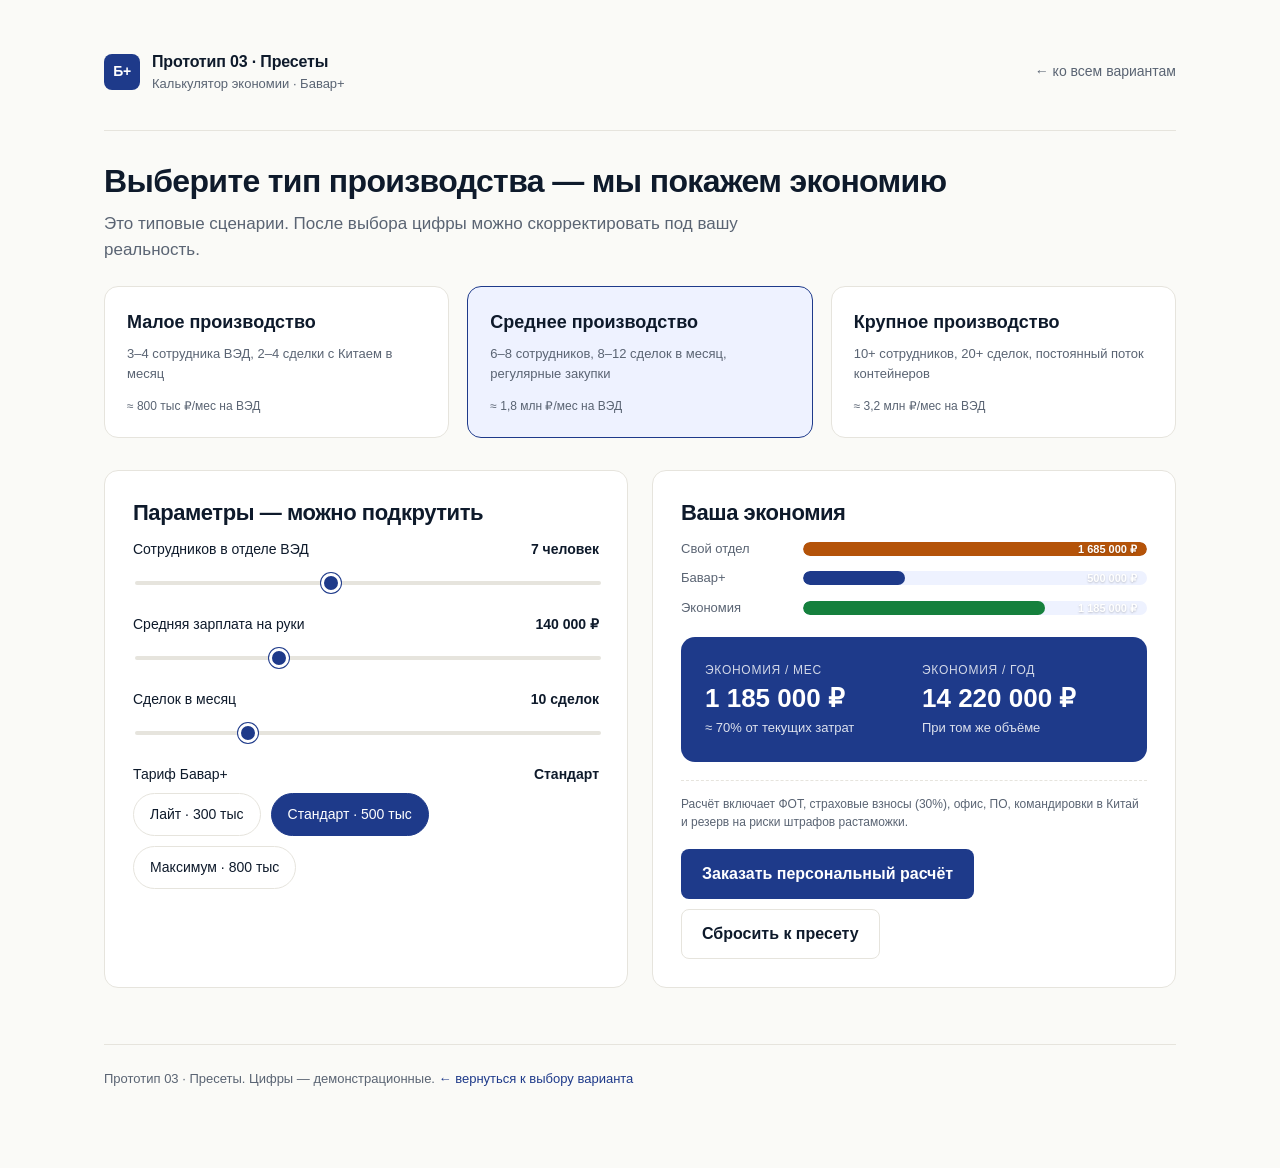
==== prototype-3.html @ ab504769 "Initial: 4 calculator prototypes for Бавар+ landing Prototypes for block 7 'Калькулятор экономии': -" ====
<!doctype html>
<html lang="ru">
<head>
<meta charset="utf-8">
<meta name="viewport" content="width=device-width, initial-scale=1">
<title>03 · Пресеты — Калькулятор Бавар+</title>
<link rel="stylesheet" href="assets/styles.css">
</head>
<body>
<div class="container">
  <header class="topbar">
    <div class="brand">
      <div class="brand-mark">Б+</div>
      <div>
        <div class="brand-name">Прототип 03 · Пресеты</div>
        <div class="brand-sub">Калькулятор экономии · Бавар+</div>
      </div>
    </div>
    <a class="nav-back" href="index.html">← ко всем вариантам</a>
  </header>

  <section style="margin-bottom:24px">
    <h1>Выберите тип производства — мы покажем экономию</h1>
    <p class="lead">Это типовые сценарии. После выбора цифры можно скорректировать под вашу реальность.</p>
  </section>

  <div class="cards" style="margin-bottom:32px">
    <div class="preset-card" data-preset="small">
      <div class="title">Малое производство</div>
      <div class="desc">3–4 сотрудника ВЭД, 2–4 сделки с Китаем в месяц</div>
      <div class="meta">≈ 800 тыс ₽/мес на ВЭД</div>
    </div>
    <div class="preset-card active" data-preset="medium">
      <div class="title">Среднее производство</div>
      <div class="desc">6–8 сотрудников, 8–12 сделок в месяц, регулярные закупки</div>
      <div class="meta">≈ 1,8 млн ₽/мес на ВЭД</div>
    </div>
    <div class="preset-card" data-preset="large">
      <div class="title">Крупное производство</div>
      <div class="desc">10+ сотрудников, 20+ сделок, постоянный поток контейнеров</div>
      <div class="meta">≈ 3,2 млн ₽/мес на ВЭД</div>
    </div>
  </div>

  <div class="grid-2">

    <div class="panel">
      <h2>Параметры — можно подкрутить</h2>

      <label class="field">
        <div class="lbl"><span>Сотрудников в отделе ВЭД</span><span id="lbl-staff">7 чел.</span></div>
        <input type="range" id="staff" min="2" max="14" value="7" step="1">
      </label>

      <label class="field">
        <div class="lbl"><span>Средняя зарплата на руки</span><span id="lbl-salary">140 000 ₽</span></div>
        <input type="range" id="salary" min="80000" max="280000" value="140000" step="5000">
      </label>

      <label class="field">
        <div class="lbl"><span>Сделок в месяц</span><span id="lbl-deals">10 сделок</span></div>
        <input type="range" id="deals" min="1" max="40" value="10" step="1">
      </label>

      <label class="field">
        <div class="lbl"><span>Тариф Бавар+</span><span id="lbl-tariff">Стандарт</span></div>
        <div class="chip-row" id="tariff-row">
          <button class="chip" data-tariff="light">Лайт · 300 тыс</button>
          <button class="chip active" data-tariff="standard">Стандарт · 500 тыс</button>
          <button class="chip" data-tariff="premium">Максимум · 800 тыс</button>
        </div>
      </label>
    </div>

    <div class="panel">
      <h2>Ваша экономия</h2>

      <div class="bar-compare">
        <div class="name">Свой отдел</div>
        <div class="bar cost" id="bar-inhouse"><div class="fill"></div><div class="val" id="val-inhouse">0 ₽</div></div>
      </div>
      <div class="bar-compare">
        <div class="name">Бавар+</div>
        <div class="bar" id="bar-bavar"><div class="fill"></div><div class="val" id="val-bavar">0 ₽</div></div>
      </div>
      <div class="bar-compare">
        <div class="name">Экономия</div>
        <div class="bar savings" id="bar-savings"><div class="fill"></div><div class="val" id="val-savings">0 ₽</div></div>
      </div>

      <div class="summary" style="margin-top:20px">
        <div>
          <div class="label">Экономия / мес</div>
          <div class="value" id="sum-monthly">—</div>
          <div class="sub" id="sum-share">—</div>
        </div>
        <div>
          <div class="label">Экономия / год</div>
          <div class="value" id="sum-yearly">—</div>
          <div class="sub">При том же объёме</div>
        </div>
      </div>

      <p class="muted-note">Расчёт включает ФОТ, страховые взносы (30%), офис, ПО, командировки в Китай и резерв на риски штрафов растаможки.</p>

      <div style="margin-top:18px; display:flex; gap:10px; flex-wrap:wrap">
        <button class="btn">Заказать персональный расчёт</button>
        <button class="btn ghost" id="btn-reset">Сбросить к пресету</button>
      </div>
    </div>

  </div>

  <footer class="footer">
    Прототип 03 · Пресеты. Цифры — демонстрационные.
    <a href="index.html">← вернуться к выбору варианта</a>
  </footer>
</div>

<script src="assets/format.js"></script>
<script>
const PRESETS = {
  small:  { staff: 4,  salary: 120000, deals: 3,  tariff: 'light' },
  medium: { staff: 7,  salary: 140000, deals: 10, tariff: 'standard' },
  large:  { staff: 11, salary: 170000, deals: 22, tariff: 'premium' },
};
const TARIFF_NAMES = { light: 'Лайт', standard: 'Стандарт', premium: 'Максимум' };

let activePreset = 'medium';
let activeTariff = 'standard';

const els = {
  staff: document.getElementById('staff'),
  salary: document.getElementById('salary'),
  deals: document.getElementById('deals'),
  lblStaff: document.getElementById('lbl-staff'),
  lblSalary: document.getElementById('lbl-salary'),
  lblDeals: document.getElementById('lbl-deals'),
  lblTariff: document.getElementById('lbl-tariff'),
  valInhouse: document.getElementById('val-inhouse'),
  valBavar: document.getElementById('val-bavar'),
  valSavings: document.getElementById('val-savings'),
  fillInhouse: document.querySelector('#bar-inhouse .fill'),
  fillBavar: document.querySelector('#bar-bavar .fill'),
  fillSavings: document.querySelector('#bar-savings .fill'),
  sumMonthly: document.getElementById('sum-monthly'),
  sumYearly: document.getElementById('sum-yearly'),
  sumShare: document.getElementById('sum-share'),
};

function applyPreset(key) {
  const p = PRESETS[key];
  activePreset = key;
  els.staff.value = p.staff;
  els.salary.value = p.salary;
  els.deals.value = p.deals;
  activeTariff = p.tariff;
  document.querySelectorAll('.preset-card').forEach(c => c.classList.toggle('active', c.dataset.preset === key));
  document.querySelectorAll('#tariff-row .chip').forEach(c => c.classList.toggle('active', c.dataset.tariff === p.tariff));
  compute();
}

function compute() {
  const staff = +els.staff.value;
  const salary = +els.salary.value;
  const deals = +els.deals.value;

  const fot = staff * salary;
  const taxes = fot * 0.30;
  const office = staff * 8000;
  const software = 35000;
  const travel = deals * 22000;
  const risk = deals * 10000;
  const inhouse = fot + taxes + office + software + travel + risk;

  const bavar = BAVAR_TARIFFS[activeTariff].price;
  const savings = Math.max(0, inhouse - bavar);
  const share = inhouse > 0 ? Math.round(savings / inhouse * 100) : 0;

  els.lblStaff.textContent = `${staff} ${plural(staff, ['человек','человека','человек'])}`;
  els.lblSalary.textContent = fmtRub(salary);
  els.lblDeals.textContent = `${deals} ${plural(deals, ['сделка','сделки','сделок'])}`;
  els.lblTariff.textContent = TARIFF_NAMES[activeTariff];

  const max = inhouse || 1;
  els.fillInhouse.style.width = '100%';
  els.fillBavar.style.width = (bavar / max * 100) + '%';
  els.fillSavings.style.width = (savings / max * 100) + '%';

  els.valInhouse.textContent = fmtRub(inhouse);
  els.valBavar.textContent = fmtRub(bavar);
  els.valSavings.textContent = fmtRub(savings);

  els.sumMonthly.textContent = fmtRub(savings);
  els.sumYearly.textContent = fmtRub(savings * 12);
  els.sumShare.textContent = `≈ ${share}% от текущих затрат`;
}

['staff','salary','deals'].forEach(k => els[k].addEventListener('input', compute));

document.querySelectorAll('.preset-card').forEach(card => {
  card.addEventListener('click', () => applyPreset(card.dataset.preset));
});

document.querySelectorAll('#tariff-row .chip').forEach(chip => {
  chip.addEventListener('click', () => {
    activeTariff = chip.dataset.tariff;
    document.querySelectorAll('#tariff-row .chip').forEach(c => c.classList.toggle('active', c === chip));
    compute();
  });
});

document.getElementById('btn-reset').addEventListener('click', () => applyPreset(activePreset));

applyPreset('medium');
</script>
</body>
</html>
---- assets/styles.css ----
:root {
  --bg: #fafaf7;
  --surface: #ffffff;
  --border: #e6e4dd;
  --text: #0e1a2b;
  --text-muted: #5a6473;
  --accent: #1e3a8a;
  --accent-soft: #eef2ff;
  --savings: #15803d;
  --savings-soft: #f0fdf4;
  --cost: #b45309;
  --cost-soft: #fffbeb;
  --radius: 14px;
  --radius-sm: 8px;
  --shadow: 0 1px 2px rgba(14,26,43,.04), 0 4px 24px rgba(14,26,43,.05);
  --font: 'Inter', -apple-system, BlinkMacSystemFont, 'Segoe UI', Roboto, Helvetica, Arial, sans-serif;
}

* { box-sizing: border-box; }

html, body {
  margin: 0;
  padding: 0;
  background: var(--bg);
  color: var(--text);
  font-family: var(--font);
  font-size: 16px;
  line-height: 1.5;
  -webkit-font-smoothing: antialiased;
}

a { color: var(--accent); text-decoration: none; }
a:hover { text-decoration: underline; }

.container {
  max-width: 1120px;
  margin: 0 auto;
  padding: 32px 24px 80px;
}

.topbar {
  display: flex;
  align-items: center;
  justify-content: space-between;
  gap: 16px;
  padding: 18px 0 36px;
  border-bottom: 1px solid var(--border);
  margin-bottom: 32px;
}

.brand {
  display: flex;
  align-items: center;
  gap: 12px;
}
.brand-mark {
  width: 36px; height: 36px;
  border-radius: 8px;
  background: var(--accent);
  color: #fff;
  display: grid;
  place-items: center;
  font-weight: 700;
  font-size: 14px;
  letter-spacing: -.02em;
}
.brand-name { font-weight: 600; letter-spacing: -.01em; }
.brand-sub { color: var(--text-muted); font-size: 13px; }

.nav-back {
  font-size: 14px;
  color: var(--text-muted);
}

h1, h2, h3 { letter-spacing: -.02em; margin: 0 0 12px; }
h1 { font-size: 32px; line-height: 1.15; }
h2 { font-size: 22px; line-height: 1.25; }
h3 { font-size: 16px; line-height: 1.3; }
p { margin: 0 0 12px; color: var(--text-muted); }

.lead { font-size: 17px; color: var(--text-muted); max-width: 680px; }

.section-title {
  display: flex;
  align-items: baseline;
  gap: 12px;
  margin: 40px 0 16px;
}
.section-title .tag {
  font-size: 12px;
  color: var(--text-muted);
  text-transform: uppercase;
  letter-spacing: .08em;
}

.cards {
  display: grid;
  grid-template-columns: repeat(auto-fit, minmax(260px, 1fr));
  gap: 18px;
}

.card {
  background: var(--surface);
  border: 1px solid var(--border);
  border-radius: var(--radius);
  padding: 22px;
  transition: transform .12s ease, box-shadow .2s ease, border-color .2s ease;
  display: flex;
  flex-direction: column;
  gap: 10px;
}
.card.link { cursor: pointer; }
.card.link:hover {
  transform: translateY(-2px);
  box-shadow: var(--shadow);
  border-color: #d1cfc6;
  text-decoration: none;
}
.card .num {
  font-size: 12px;
  color: var(--text-muted);
  letter-spacing: .08em;
  text-transform: uppercase;
}
.card .title { font-size: 18px; font-weight: 600; color: var(--text); }
.card .desc { font-size: 14px; color: var(--text-muted); margin: 0; }
.card .meta {
  margin-top: auto;
  font-size: 13px;
  color: var(--accent);
  display: flex;
  align-items: center;
  gap: 6px;
}

.panel {
  background: var(--surface);
  border: 1px solid var(--border);
  border-radius: var(--radius);
  padding: 28px;
}

.grid-2 {
  display: grid;
  grid-template-columns: 1fr 1fr;
  gap: 24px;
}
@media (max-width: 820px) {
  .grid-2 { grid-template-columns: 1fr; }
}

.row { display: flex; align-items: center; gap: 12px; }
.row.between { justify-content: space-between; }
.row.wrap { flex-wrap: wrap; }

label.field {
  display: block;
  margin-bottom: 22px;
}
label.field .lbl {
  display: flex;
  justify-content: space-between;
  align-items: baseline;
  margin-bottom: 8px;
  font-size: 14px;
}
label.field .lbl span:last-child {
  font-weight: 600;
  color: var(--text);
  font-variant-numeric: tabular-nums;
}
label.field .hint { font-size: 12px; color: var(--text-muted); margin-top: 6px; }

input[type=range] {
  -webkit-appearance: none;
  width: 100%;
  height: 4px;
  background: var(--border);
  border-radius: 2px;
  outline: none;
}
input[type=range]::-webkit-slider-thumb {
  -webkit-appearance: none;
  width: 20px; height: 20px;
  border-radius: 50%;
  background: var(--accent);
  cursor: pointer;
  border: 3px solid #fff;
  box-shadow: 0 0 0 1px var(--accent);
}
input[type=range]::-moz-range-thumb {
  width: 20px; height: 20px;
  border-radius: 50%;
  background: var(--accent);
  cursor: pointer;
  border: 3px solid #fff;
  box-shadow: 0 0 0 1px var(--accent);
}

input[type=number], input[type=text], select {
  width: 100%;
  padding: 10px 12px;
  border: 1px solid var(--border);
  border-radius: var(--radius-sm);
  font: inherit;
  background: #fff;
  color: var(--text);
}
input:focus, select:focus { outline: 2px solid var(--accent-soft); border-color: var(--accent); }

.stat {
  display: flex;
  flex-direction: column;
  gap: 4px;
  padding: 16px;
  border-radius: var(--radius-sm);
  background: #fff;
  border: 1px solid var(--border);
}
.stat .label { font-size: 12px; color: var(--text-muted); text-transform: uppercase; letter-spacing: .06em; }
.stat .value { font-size: 22px; font-weight: 600; font-variant-numeric: tabular-nums; }
.stat .sub { font-size: 12px; color: var(--text-muted); }
.stat.cost { background: var(--cost-soft); border-color: #f3e5b8; }
.stat.cost .value { color: var(--cost); }
.stat.savings { background: var(--savings-soft); border-color: #c7ebcf; }
.stat.savings .value { color: var(--savings); }

.bar-compare {
  display: grid;
  grid-template-columns: 110px 1fr;
  align-items: center;
  gap: 12px;
  margin: 10px 0;
}
.bar-compare .name { font-size: 13px; color: var(--text-muted); }
.bar-compare .bar {
  height: 14px;
  background: var(--accent-soft);
  border-radius: 8px;
  position: relative;
  overflow: hidden;
}
.bar-compare .bar .fill {
  height: 100%;
  background: var(--accent);
  border-radius: 8px;
  width: 0;
  transition: width .4s ease;
}
.bar-compare .bar.cost .fill { background: var(--cost); }
.bar-compare .bar.savings .fill { background: var(--savings); }
.bar-compare .val {
  position: absolute;
  right: 10px;
  top: 50%;
  transform: translateY(-50%);
  font-size: 11px;
  color: #fff;
  font-variant-numeric: tabular-nums;
  font-weight: 600;
  white-space: nowrap;
  text-shadow: 0 1px 2px rgba(0,0,0,.2);
}

.btn {
  display: inline-flex;
  align-items: center;
  justify-content: center;
  gap: 8px;
  padding: 12px 20px;
  border-radius: var(--radius-sm);
  border: 1px solid transparent;
  background: var(--accent);
  color: #fff;
  font: inherit;
  font-weight: 600;
  cursor: pointer;
  transition: filter .15s ease;
}
.btn:hover { filter: brightness(1.08); text-decoration: none; }
.btn.ghost {
  background: transparent;
  color: var(--text);
  border-color: var(--border);
}
.btn.ghost:hover { background: var(--surface); border-color: #d1cfc6; }
.btn.small { padding: 8px 14px; font-size: 14px; }
.btn[disabled] { opacity: .4; cursor: not-allowed; }

.chip-row {
  display: flex;
  gap: 10px;
  flex-wrap: wrap;
}
.chip {
  display: inline-flex;
  align-items: center;
  padding: 10px 16px;
  border: 1px solid var(--border);
  background: #fff;
  border-radius: 999px;
  font: inherit;
  font-size: 14px;
  cursor: pointer;
  color: var(--text);
  transition: background .15s ease, border-color .15s ease;
}
.chip:hover { background: var(--accent-soft); border-color: var(--accent); }
.chip.active {
  background: var(--accent);
  color: #fff;
  border-color: var(--accent);
}

.preset-card {
  background: #fff;
  border: 1px solid var(--border);
  border-radius: var(--radius);
  padding: 22px;
  cursor: pointer;
  transition: border-color .15s ease, box-shadow .2s ease, transform .12s ease;
  display: flex;
  flex-direction: column;
  gap: 8px;
}
.preset-card:hover { border-color: var(--accent); box-shadow: var(--shadow); transform: translateY(-2px); }
.preset-card.active { border-color: var(--accent); background: var(--accent-soft); }
.preset-card .title { font-size: 18px; font-weight: 600; }
.preset-card .desc { font-size: 13px; color: var(--text-muted); }
.preset-card .meta { font-size: 12px; color: var(--text-muted); margin-top: 6px; }

.wizard-progress {
  display: flex;
  gap: 8px;
  margin-bottom: 28px;
}
.wizard-progress .dot {
  flex: 1;
  height: 4px;
  background: var(--border);
  border-radius: 2px;
}
.wizard-progress .dot.done { background: var(--accent); }

.wizard-step .step-title { font-size: 13px; color: var(--text-muted); text-transform: uppercase; letter-spacing: .08em; margin-bottom: 8px; }
.wizard-step h2 { margin-bottom: 22px; }

.choice {
  display: block;
  width: 100%;
  padding: 18px 22px;
  background: #fff;
  border: 1px solid var(--border);
  border-radius: var(--radius);
  text-align: left;
  font: inherit;
  cursor: pointer;
  margin-bottom: 10px;
  transition: border-color .15s ease, background .15s ease;
}
.choice:hover { border-color: var(--accent); background: var(--accent-soft); }
.choice.active { border-color: var(--accent); background: var(--accent-soft); }
.choice .choice-title { font-size: 16px; font-weight: 600; }
.choice .choice-desc { font-size: 13px; color: var(--text-muted); margin-top: 4px; }

.table {
  width: 100%;
  border-collapse: collapse;
  margin: 8px 0 16px;
  font-size: 14px;
}
.table th, .table td {
  text-align: left;
  padding: 10px 12px;
  border-bottom: 1px solid var(--border);
  vertical-align: middle;
}
.table th { font-weight: 600; font-size: 12px; text-transform: uppercase; color: var(--text-muted); letter-spacing: .06em; }
.table td.num { text-align: right; font-variant-numeric: tabular-nums; }
.table tr.total td {
  border-top: 2px solid var(--text);
  border-bottom: none;
  padding-top: 14px;
  font-weight: 600;
  font-size: 15px;
}
.table tr.disabled td { opacity: .35; }
.table input[type=number] {
  text-align: right;
  padding: 6px 8px;
  font-variant-numeric: tabular-nums;
}
.tcell-toggle {
  display: inline-flex;
  align-items: center;
  gap: 8px;
}
.tcell-toggle input { width: auto; }

.summary {
  background: var(--accent);
  color: #fff;
  border-radius: var(--radius);
  padding: 24px;
  display: grid;
  grid-template-columns: 1fr 1fr;
  gap: 16px;
}
.summary .label { font-size: 12px; opacity: .8; text-transform: uppercase; letter-spacing: .06em; }
.summary .value { font-size: 26px; font-weight: 600; font-variant-numeric: tabular-nums; }
.summary .sub { font-size: 13px; opacity: .85; }
@media (max-width: 600px) {
  .summary { grid-template-columns: 1fr; }
}

.muted-note {
  font-size: 12px;
  color: var(--text-muted);
  margin-top: 18px;
  padding-top: 14px;
  border-top: 1px dashed var(--border);
}

.footer {
  margin-top: 56px;
  padding-top: 24px;
  border-top: 1px solid var(--border);
  font-size: 13px;
  color: var(--text-muted);
}

.hidden { display: none !important; }
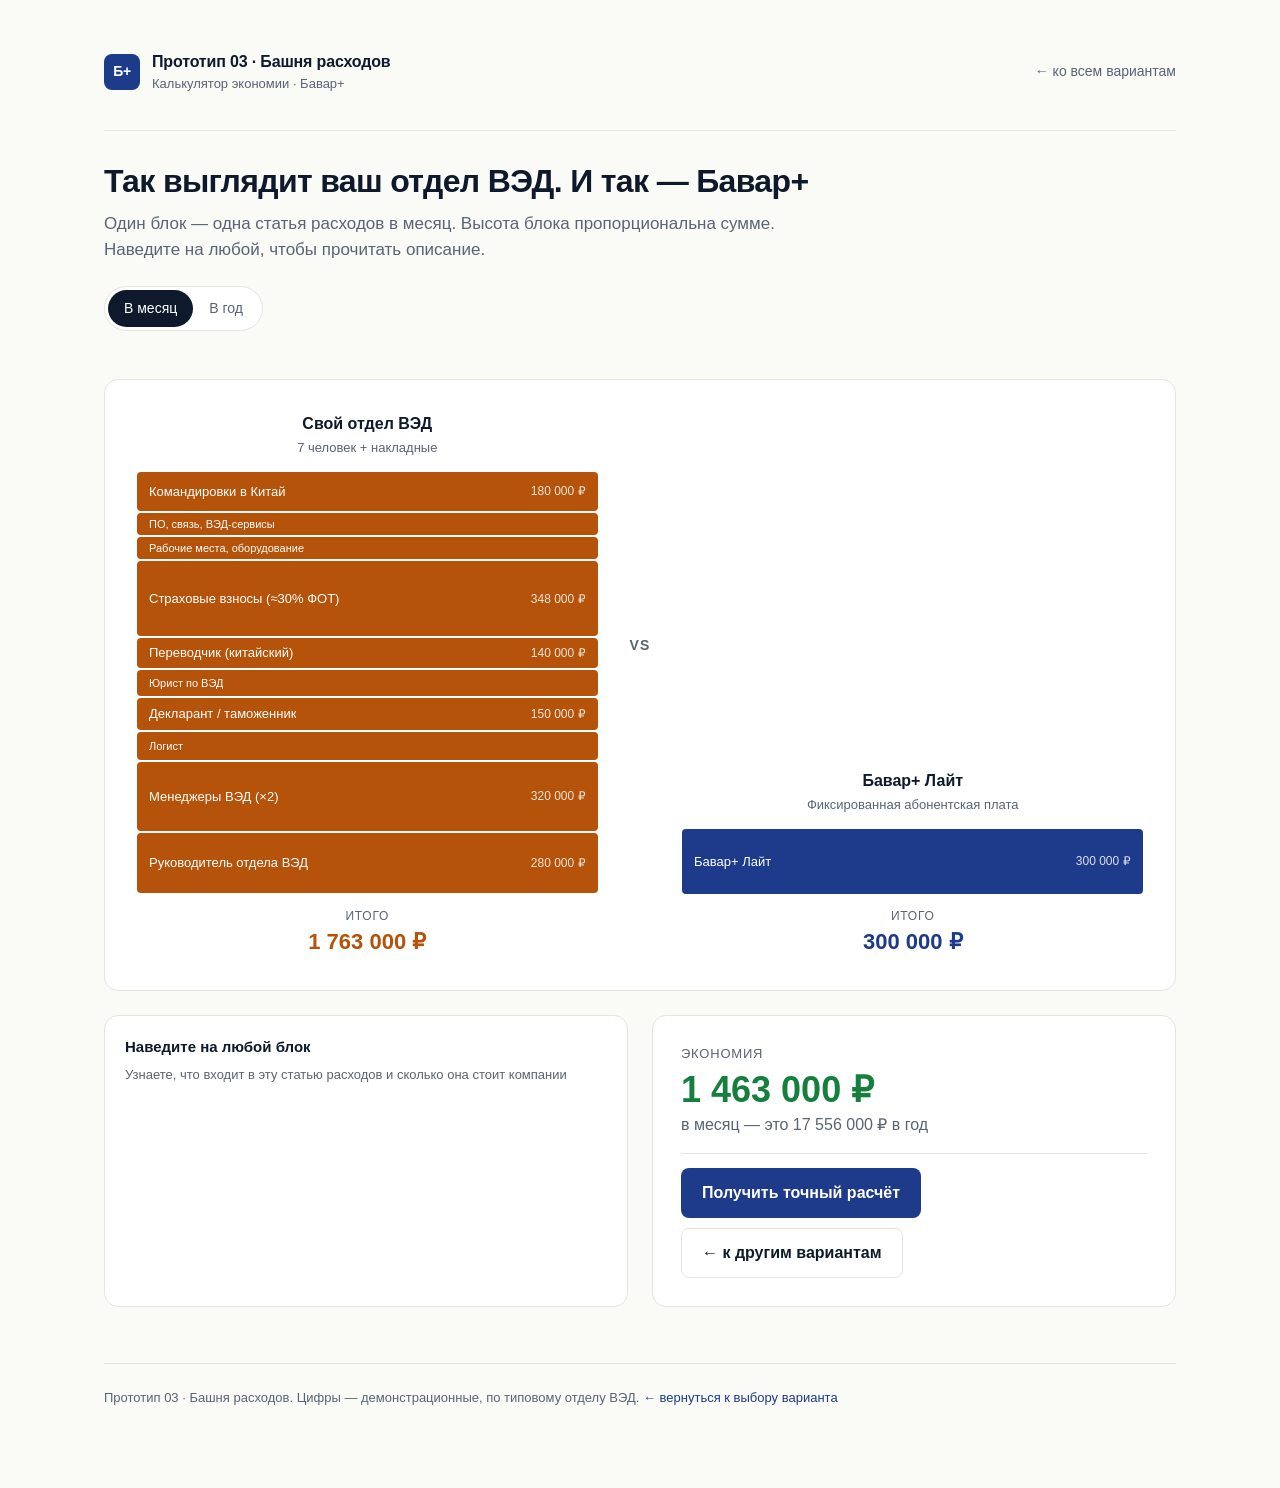
==== commit a74ad18d: "Replace prototypes 3 and 4: cost-tower visualization and year-scenario chart Old presets (3) and det" ====
--- a/prototype-3.html
+++ b/prototype-3.html
@@ -3,7 +3,7 @@
 <head>
 <meta charset="utf-8">
 <meta name="viewport" content="width=device-width, initial-scale=1">
-<title>03 · Пресеты — Калькулятор Бавар+</title>
+<title>03 · Башня расходов — Калькулятор Бавар+</title>
 <link rel="stylesheet" href="assets/styles.css">
 </head>
 <body>
@@ -12,7 +12,7 @@
     <div class="brand">
       <div class="brand-mark">Б+</div>
       <div>
-        <div class="brand-name">Прототип 03 · Пресеты</div>
+        <div class="brand-name">Прототип 03 · Башня расходов</div>
         <div class="brand-sub">Калькулятор экономии · Бавар+</div>
       </div>
     </div>
@@ -20,199 +20,176 @@
   </header>
 
   <section style="margin-bottom:24px">
-    <h1>Выберите тип производства — мы покажем экономию</h1>
-    <p class="lead">Это типовые сценарии. После выбора цифры можно скорректировать под вашу реальность.</p>
+    <h1>Так выглядит ваш отдел ВЭД. И так — Бавар+</h1>
+    <p class="lead">Один блок — одна статья расходов в месяц. Высота блока пропорциональна сумме. Наведите на любой, чтобы прочитать описание.</p>
   </section>
 
-  <div class="cards" style="margin-bottom:32px">
-    <div class="preset-card" data-preset="small">
-      <div class="title">Малое производство</div>
-      <div class="desc">3–4 сотрудника ВЭД, 2–4 сделки с Китаем в месяц</div>
-      <div class="meta">≈ 800 тыс ₽/мес на ВЭД</div>
+  <div class="toggle-row" role="tablist">
+    <button data-period="month" class="active">В месяц</button>
+    <button data-period="year">В год</button>
+  </div>
+
+  <div class="towers">
+    <div class="tower">
+      <div class="tower-head">
+        <div class="name">Свой отдел ВЭД</div>
+        <div class="sub">7 человек + накладные</div>
+      </div>
+      <div class="tower-stack" id="stack-inhouse"></div>
+      <div class="tower-foot">
+        <div class="label">Итого</div>
+        <div class="total cost" id="total-inhouse">—</div>
+      </div>
     </div>
-    <div class="preset-card active" data-preset="medium">
-      <div class="title">Среднее производство</div>
-      <div class="desc">6–8 сотрудников, 8–12 сделок в месяц, регулярные закупки</div>
-      <div class="meta">≈ 1,8 млн ₽/мес на ВЭД</div>
-    </div>
-    <div class="preset-card" data-preset="large">
-      <div class="title">Крупное производство</div>
-      <div class="desc">10+ сотрудников, 20+ сделок, постоянный поток контейнеров</div>
-      <div class="meta">≈ 3,2 млн ₽/мес на ВЭД</div>
+
+    <div class="tower-vs">vs</div>
+
+    <div class="tower">
+      <div class="tower-head">
+        <div class="name">Бавар+ Лайт</div>
+        <div class="sub">Фиксированная абонентская плата</div>
+      </div>
+      <div class="tower-stack" id="stack-bavar"></div>
+      <div class="tower-foot">
+        <div class="label">Итого</div>
+        <div class="total bavar" id="total-bavar">—</div>
+      </div>
     </div>
   </div>
 
-  <div class="grid-2">
-
-    <div class="panel">
-      <h2>Параметры — можно подкрутить</h2>
-
-      <label class="field">
-        <div class="lbl"><span>Сотрудников в отделе ВЭД</span><span id="lbl-staff">7 чел.</span></div>
-        <input type="range" id="staff" min="2" max="14" value="7" step="1">
-      </label>
-
-      <label class="field">
-        <div class="lbl"><span>Средняя зарплата на руки</span><span id="lbl-salary">140 000 ₽</span></div>
-        <input type="range" id="salary" min="80000" max="280000" value="140000" step="5000">
-      </label>
-
-      <label class="field">
-        <div class="lbl"><span>Сделок в месяц</span><span id="lbl-deals">10 сделок</span></div>
-        <input type="range" id="deals" min="1" max="40" value="10" step="1">
-      </label>
-
-      <label class="field">
-        <div class="lbl"><span>Тариф Бавар+</span><span id="lbl-tariff">Стандарт</span></div>
-        <div class="chip-row" id="tariff-row">
-          <button class="chip" data-tariff="light">Лайт · 300 тыс</button>
-          <button class="chip active" data-tariff="standard">Стандарт · 500 тыс</button>
-          <button class="chip" data-tariff="premium">Максимум · 800 тыс</button>
-        </div>
-      </label>
+  <div class="grid-2" style="margin-top:24px">
+    <div class="detail-card" id="detail">
+      <div class="title" id="detail-title">Наведите на любой блок</div>
+      <div class="meta" id="detail-meta">Узнаете, что входит в эту статью расходов и сколько она стоит компании</div>
+      <div id="detail-text" style="color:var(--text-muted)"></div>
     </div>
 
     <div class="panel">
-      <h2>Ваша экономия</h2>
-
-      <div class="bar-compare">
-        <div class="name">Свой отдел</div>
-        <div class="bar cost" id="bar-inhouse"><div class="fill"></div><div class="val" id="val-inhouse">0 ₽</div></div>
-      </div>
-      <div class="bar-compare">
-        <div class="name">Бавар+</div>
-        <div class="bar" id="bar-bavar"><div class="fill"></div><div class="val" id="val-bavar">0 ₽</div></div>
-      </div>
-      <div class="bar-compare">
-        <div class="name">Экономия</div>
-        <div class="bar savings" id="bar-savings"><div class="fill"></div><div class="val" id="val-savings">0 ₽</div></div>
-      </div>
-
-      <div class="summary" style="margin-top:20px">
-        <div>
-          <div class="label">Экономия / мес</div>
-          <div class="value" id="sum-monthly">—</div>
-          <div class="sub" id="sum-share">—</div>
-        </div>
-        <div>
-          <div class="label">Экономия / год</div>
-          <div class="value" id="sum-yearly">—</div>
-          <div class="sub">При том же объёме</div>
-        </div>
-      </div>
-
-      <p class="muted-note">Расчёт включает ФОТ, страховые взносы (30%), офис, ПО, командировки в Китай и резерв на риски штрафов растаможки.</p>
-
-      <div style="margin-top:18px; display:flex; gap:10px; flex-wrap:wrap">
-        <button class="btn">Заказать персональный расчёт</button>
-        <button class="btn ghost" id="btn-reset">Сбросить к пресету</button>
+      <div style="font-size:13px; color:var(--text-muted); text-transform:uppercase; letter-spacing:.06em; margin-bottom:6px">Экономия</div>
+      <div style="font-size:36px; font-weight:600; font-variant-numeric:tabular-nums; color:var(--savings); line-height:1.1" id="savings-main">—</div>
+      <div style="color:var(--text-muted); margin-top:4px" id="savings-sub">в месяц по сравнению со штатным отделом</div>
+      <div style="margin-top:16px; padding-top:14px; border-top:1px solid var(--border); display:flex; gap:10px; flex-wrap:wrap">
+        <button class="btn">Получить точный расчёт</button>
+        <a class="btn ghost" href="index.html">← к другим вариантам</a>
       </div>
     </div>
-
   </div>
 
   <footer class="footer">
-    Прототип 03 · Пресеты. Цифры — демонстрационные.
+    Прототип 03 · Башня расходов. Цифры — демонстрационные, по типовому отделу ВЭД.
     <a href="index.html">← вернуться к выбору варианта</a>
   </footer>
 </div>
 
 <script src="assets/format.js"></script>
 <script>
-const PRESETS = {
-  small:  { staff: 4,  salary: 120000, deals: 3,  tariff: 'light' },
-  medium: { staff: 7,  salary: 140000, deals: 10, tariff: 'standard' },
-  large:  { staff: 11, salary: 170000, deals: 22, tariff: 'premium' },
+const INHOUSE_DESC = {
+  head:       'Руководитель направления ВЭД. Координирует команду, согласует контракты, отвечает за результат и риски.',
+  manager:    'Двое менеджеров ВЭД. Ведут поставщиков, оформляют контракты, контролируют отгрузки и претензии.',
+  logist:     'Логист. Согласовывает маршруты, выбирает экспедиторов, отвечает за сроки и сохранность груза.',
+  declarant:  'Декларант / таможенный брокер. Готовит декларации, ведёт оформление в ФТС, классификация ТНВЭД.',
+  lawyer:     'Юрист по ВЭД. Договоры, валютный контроль, споры, репатриация выручки, претензионная работа.',
+  translator: 'Переводчик-китаист. Переговоры с поставщиками, перевод документов, инспекции на фабриках.',
+  taxes:      'Страховые взносы — ≈30% от фонда оплаты труда. Закон считает их обязательной частью расходов на штат.',
+  office:     'Рабочие места и оборудование: ноутбуки, столы, лицензии Microsoft, мебель, расходники.',
+  software:   'ПО, телефония, CRM, ВЭД-сервисы (Альта-Софт, ТКС), интернет, связь с Китаем.',
+  travel:     'Командировки в Китай: визы, билеты, гостиницы, питание, переводчики на месте. По 2–4 поездки в год.',
+  risk:       'Резерв на риски: штрафы за ошибки в декларациях, простои на таможне, корректировки таможенной стоимости.',
 };
-const TARIFF_NAMES = { light: 'Лайт', standard: 'Стандарт', premium: 'Максимум' };
-
-let activePreset = 'medium';
-let activeTariff = 'standard';
-
-const els = {
-  staff: document.getElementById('staff'),
-  salary: document.getElementById('salary'),
-  deals: document.getElementById('deals'),
-  lblStaff: document.getElementById('lbl-staff'),
-  lblSalary: document.getElementById('lbl-salary'),
-  lblDeals: document.getElementById('lbl-deals'),
-  lblTariff: document.getElementById('lbl-tariff'),
-  valInhouse: document.getElementById('val-inhouse'),
-  valBavar: document.getElementById('val-bavar'),
-  valSavings: document.getElementById('val-savings'),
-  fillInhouse: document.querySelector('#bar-inhouse .fill'),
-  fillBavar: document.querySelector('#bar-bavar .fill'),
-  fillSavings: document.querySelector('#bar-savings .fill'),
-  sumMonthly: document.getElementById('sum-monthly'),
-  sumYearly: document.getElementById('sum-yearly'),
-  sumShare: document.getElementById('sum-share'),
+const BAVAR_DESC = {
+  bavar: 'Фиксированная абонентская плата Бавар+ Лайт. Включает менеджера, контракты, логистику, растаможку, переводчика — всё в одном договоре, без скрытых платежей.',
 };
 
-function applyPreset(key) {
-  const p = PRESETS[key];
-  activePreset = key;
-  els.staff.value = p.staff;
-  els.salary.value = p.salary;
-  els.deals.value = p.deals;
-  activeTariff = p.tariff;
-  document.querySelectorAll('.preset-card').forEach(c => c.classList.toggle('active', c.dataset.preset === key));
-  document.querySelectorAll('#tariff-row .chip').forEach(c => c.classList.toggle('active', c.dataset.tariff === p.tariff));
-  compute();
+const TARIFF = BAVAR_TARIFFS.light;
+const stackInhouse = document.getElementById('stack-inhouse');
+const stackBavar = document.getElementById('stack-bavar');
+const totalInhouseEl = document.getElementById('total-inhouse');
+const totalBavarEl = document.getElementById('total-bavar');
+const savingsMainEl = document.getElementById('savings-main');
+const savingsSubEl = document.getElementById('savings-sub');
+const detailTitle = document.getElementById('detail-title');
+const detailMeta = document.getElementById('detail-meta');
+const detailText = document.getElementById('detail-text');
+
+const enabledLines = INHOUSE_LINES.filter(l => l.default);
+const totalInhouse = enabledLines.reduce((s, l) => s + l.monthly, 0);
+const totalBavar = TARIFF.price;
+let period = 'month';
+
+function render() {
+  const mult = period === 'year' ? 12 : 1;
+  const totalInhouseScaled = totalInhouse * mult;
+
+  // each block height = proportional to its share of total inhouse
+  // total stack height: 380px for inhouse
+  const STACK_PX = 380;
+  stackInhouse.innerHTML = '';
+  enabledLines.forEach((l, idx) => {
+    const ratio = l.monthly / totalInhouse;
+    const h = Math.max(22, ratio * STACK_PX);
+    const tiny = h < 30;
+    const div = document.createElement('div');
+    div.className = 'block' + (tiny ? ' tiny' : '');
+    div.style.height = h + 'px';
+    div.style.animationDelay = (idx * 60) + 'ms';
+    div.dataset.key = l.id;
+    div.dataset.type = 'inhouse';
+    div.innerHTML = `<span class="b-name">${l.name}</span><span class="b-cost">${fmtRub(l.monthly * mult)}</span>`;
+    stackInhouse.appendChild(div);
+  });
+
+  // bavar block: scaled the same way (300k / total_inhouse * STACK_PX)
+  stackBavar.innerHTML = '';
+  const bavarH = Math.max(28, (totalBavar / totalInhouse) * STACK_PX);
+  const bavar = document.createElement('div');
+  bavar.className = 'block bavar';
+  bavar.style.height = bavarH + 'px';
+  bavar.dataset.key = 'bavar';
+  bavar.dataset.type = 'bavar';
+  bavar.innerHTML = `<span class="b-name">Бавар+ Лайт</span><span class="b-cost">${fmtRub(totalBavar * mult)}</span>`;
+  stackBavar.appendChild(bavar);
+
+  totalInhouseEl.textContent = fmtRub(totalInhouseScaled);
+  totalBavarEl.textContent = fmtRub(totalBavar * mult);
+  const savings = totalInhouse - totalBavar;
+  savingsMainEl.textContent = fmtRub(savings * mult);
+  savingsSubEl.textContent = period === 'year'
+    ? `в год — это +${fmtRub(savings * 12 / 12)} каждый месяц`
+    : `в месяц — это ${fmtRub(savings * 12)} в год`;
+
+  bindBlocks();
 }
 
-function compute() {
-  const staff = +els.staff.value;
-  const salary = +els.salary.value;
-  const deals = +els.deals.value;
-
-  const fot = staff * salary;
-  const taxes = fot * 0.30;
-  const office = staff * 8000;
-  const software = 35000;
-  const travel = deals * 22000;
-  const risk = deals * 10000;
-  const inhouse = fot + taxes + office + software + travel + risk;
-
-  const bavar = BAVAR_TARIFFS[activeTariff].price;
-  const savings = Math.max(0, inhouse - bavar);
-  const share = inhouse > 0 ? Math.round(savings / inhouse * 100) : 0;
-
-  els.lblStaff.textContent = `${staff} ${plural(staff, ['человек','человека','человек'])}`;
-  els.lblSalary.textContent = fmtRub(salary);
-  els.lblDeals.textContent = `${deals} ${plural(deals, ['сделка','сделки','сделок'])}`;
-  els.lblTariff.textContent = TARIFF_NAMES[activeTariff];
-
-  const max = inhouse || 1;
-  els.fillInhouse.style.width = '100%';
-  els.fillBavar.style.width = (bavar / max * 100) + '%';
-  els.fillSavings.style.width = (savings / max * 100) + '%';
-
-  els.valInhouse.textContent = fmtRub(inhouse);
-  els.valBavar.textContent = fmtRub(bavar);
-  els.valSavings.textContent = fmtRub(savings);
-
-  els.sumMonthly.textContent = fmtRub(savings);
-  els.sumYearly.textContent = fmtRub(savings * 12);
-  els.sumShare.textContent = `≈ ${share}% от текущих затрат`;
+function bindBlocks() {
+  document.querySelectorAll('.block').forEach(b => {
+    b.addEventListener('mouseenter', () => showDetail(b));
+    b.addEventListener('click', () => showDetail(b));
+  });
 }
 
-['staff','salary','deals'].forEach(k => els[k].addEventListener('input', compute));
+function showDetail(b) {
+  document.querySelectorAll('.block').forEach(x => x.classList.remove('active'));
+  b.classList.add('active');
+  const key = b.dataset.key;
+  const type = b.dataset.type;
+  const desc = type === 'bavar' ? BAVAR_DESC[key] : INHOUSE_DESC[key];
+  const name = b.querySelector('.b-name').textContent;
+  const cost = b.querySelector('.b-cost').textContent;
+  detailTitle.textContent = name;
+  detailMeta.textContent = (type === 'bavar' ? 'Бавар+ · ' : 'Свой отдел · ') + cost + (period === 'year' ? ' в год' : ' в месяц');
+  detailText.textContent = desc;
+}
 
-document.querySelectorAll('.preset-card').forEach(card => {
-  card.addEventListener('click', () => applyPreset(card.dataset.preset));
-});
-
-document.querySelectorAll('#tariff-row .chip').forEach(chip => {
-  chip.addEventListener('click', () => {
-    activeTariff = chip.dataset.tariff;
-    document.querySelectorAll('#tariff-row .chip').forEach(c => c.classList.toggle('active', c === chip));
-    compute();
+document.querySelectorAll('.toggle-row button').forEach(b => {
+  b.addEventListener('click', () => {
+    document.querySelectorAll('.toggle-row button').forEach(x => x.classList.remove('active'));
+    b.classList.add('active');
+    period = b.dataset.period;
+    render();
   });
 });
 
-document.getElementById('btn-reset').addEventListener('click', () => applyPreset(activePreset));
-
-applyPreset('medium');
+render();
 </script>
 </body>
 </html>
--- a/assets/styles.css
+++ b/assets/styles.css
@@ -256,10 +256,10 @@
   transform: translateY(-50%);
   font-size: 11px;
   color: #fff;
+  mix-blend-mode: difference;
   font-variant-numeric: tabular-nums;
   font-weight: 600;
   white-space: nowrap;
-  text-shadow: 0 1px 2px rgba(0,0,0,.2);
 }
 
 .btn {
@@ -430,3 +430,174 @@
 }
 
 .hidden { display: none !important; }
+
+/* ---- Cost-tower prototype ---- */
+.towers {
+  display: grid;
+  grid-template-columns: 1fr auto 1fr;
+  gap: 32px;
+  align-items: end;
+  margin: 24px 0;
+  padding: 32px;
+  background: var(--surface);
+  border: 1px solid var(--border);
+  border-radius: var(--radius);
+}
+@media (max-width: 720px) {
+  .towers { grid-template-columns: 1fr; gap: 16px; padding: 20px; }
+  .tower-vs { display: none; }
+}
+.tower { display: flex; flex-direction: column; align-items: stretch; }
+.tower-head {
+  text-align: center;
+  margin-bottom: 14px;
+}
+.tower-head .name { font-weight: 600; font-size: 16px; }
+.tower-head .sub { font-size: 13px; color: var(--text-muted); margin-top: 2px; }
+.tower-stack {
+  display: flex;
+  flex-direction: column-reverse;
+  gap: 2px;
+  position: relative;
+  min-height: 60px;
+}
+.tower-vs {
+  font-size: 14px;
+  color: var(--text-muted);
+  font-weight: 600;
+  align-self: center;
+  padding-bottom: 80px;
+  letter-spacing: .08em;
+  text-transform: uppercase;
+}
+.block {
+  position: relative;
+  background: var(--cost);
+  color: #fff;
+  border-radius: 4px;
+  padding: 0 12px;
+  display: flex;
+  align-items: center;
+  justify-content: space-between;
+  font-size: 13px;
+  cursor: default;
+  overflow: hidden;
+  transform-origin: bottom;
+  animation: blockIn .5s ease both;
+  min-height: 22px;
+}
+.block .b-name { white-space: nowrap; overflow: hidden; text-overflow: ellipsis; font-weight: 500; }
+.block .b-cost { font-variant-numeric: tabular-nums; font-size: 12px; opacity: .85; margin-left: 8px; white-space: nowrap; }
+.block.bavar { background: var(--accent); }
+.block.tiny .b-cost { display: none; }
+.block.tiny .b-name { font-size: 11px; }
+.block:hover { filter: brightness(1.1); }
+.block.active { box-shadow: 0 0 0 3px rgba(180,83,9,.25); }
+.block.bavar.active { box-shadow: 0 0 0 3px rgba(30,58,138,.25); }
+@keyframes blockIn {
+  from { transform: scaleY(.3); opacity: 0; }
+  to { transform: scaleY(1); opacity: 1; }
+}
+.tower-foot {
+  margin-top: 14px;
+  text-align: center;
+}
+.tower-foot .total {
+  font-size: 22px;
+  font-weight: 600;
+  font-variant-numeric: tabular-nums;
+}
+.tower-foot .total.cost { color: var(--cost); }
+.tower-foot .total.bavar { color: var(--accent); }
+.tower-foot .label { font-size: 12px; color: var(--text-muted); text-transform: uppercase; letter-spacing: .06em; }
+
+.detail-card {
+  background: var(--surface);
+  border: 1px solid var(--border);
+  border-radius: var(--radius);
+  padding: 20px;
+  min-height: 100px;
+  font-size: 14px;
+}
+.detail-card .title { font-weight: 600; font-size: 15px; margin-bottom: 6px; }
+.detail-card .meta { color: var(--text-muted); font-size: 13px; margin-bottom: 8px; }
+
+.toggle-row {
+  display: inline-flex;
+  background: var(--surface);
+  border: 1px solid var(--border);
+  border-radius: 999px;
+  padding: 3px;
+  margin-bottom: 24px;
+}
+.toggle-row button {
+  background: transparent;
+  border: none;
+  padding: 8px 16px;
+  font: inherit;
+  font-size: 14px;
+  border-radius: 999px;
+  cursor: pointer;
+  color: var(--text-muted);
+}
+.toggle-row button.active {
+  background: var(--text);
+  color: #fff;
+}
+
+/* ---- Year-scenario prototype ---- */
+.chart-wrap {
+  background: var(--surface);
+  border: 1px solid var(--border);
+  border-radius: var(--radius);
+  padding: 28px;
+}
+.chart-svg { width: 100%; height: auto; display: block; }
+.chart-svg .axis { stroke: var(--border); stroke-width: 1; }
+.chart-svg .axis-label { fill: var(--text-muted); font-size: 11px; font-family: var(--font); }
+.chart-svg .grid { stroke: var(--border); stroke-width: 1; stroke-dasharray: 2 4; opacity: .6; }
+.chart-svg .line-inhouse { fill: none; stroke: var(--cost); stroke-width: 2.5; stroke-linecap: round; stroke-linejoin: round; }
+.chart-svg .line-bavar { fill: none; stroke: var(--accent); stroke-width: 2.5; stroke-linecap: round; stroke-linejoin: round; }
+.chart-svg .area-savings { fill: var(--savings); opacity: .14; }
+.chart-svg .dot { fill: #fff; stroke-width: 2.5; r: 5; }
+.chart-svg .dot.inhouse { stroke: var(--cost); }
+.chart-svg .dot.bavar { stroke: var(--accent); }
+.chart-svg .marker { stroke: var(--text); stroke-width: 1; stroke-dasharray: 3 3; opacity: .35; }
+.chart-svg .label-text { font-family: var(--font); font-size: 12px; font-weight: 600; fill: var(--text); }
+
+.month-control {
+  display: grid;
+  grid-template-columns: auto 1fr auto;
+  gap: 16px;
+  align-items: center;
+  margin-top: 16px;
+}
+.month-control .month-num {
+  font-size: 14px;
+  font-weight: 600;
+  font-variant-numeric: tabular-nums;
+  min-width: 80px;
+}
+.month-control input[type=range] { margin: 0; }
+.month-control .play-btn {
+  padding: 8px 14px;
+  font-size: 13px;
+}
+.chart-legend {
+  display: flex;
+  gap: 22px;
+  flex-wrap: wrap;
+  margin-top: 18px;
+  font-size: 13px;
+  color: var(--text-muted);
+}
+.chart-legend .dotmark {
+  display: inline-block;
+  width: 10px; height: 10px;
+  border-radius: 2px;
+  vertical-align: middle;
+  margin-right: 6px;
+}
+.chart-legend .dotmark.inhouse { background: var(--cost); }
+.chart-legend .dotmark.bavar { background: var(--accent); }
+.chart-legend .dotmark.savings { background: var(--savings); opacity: .35; }
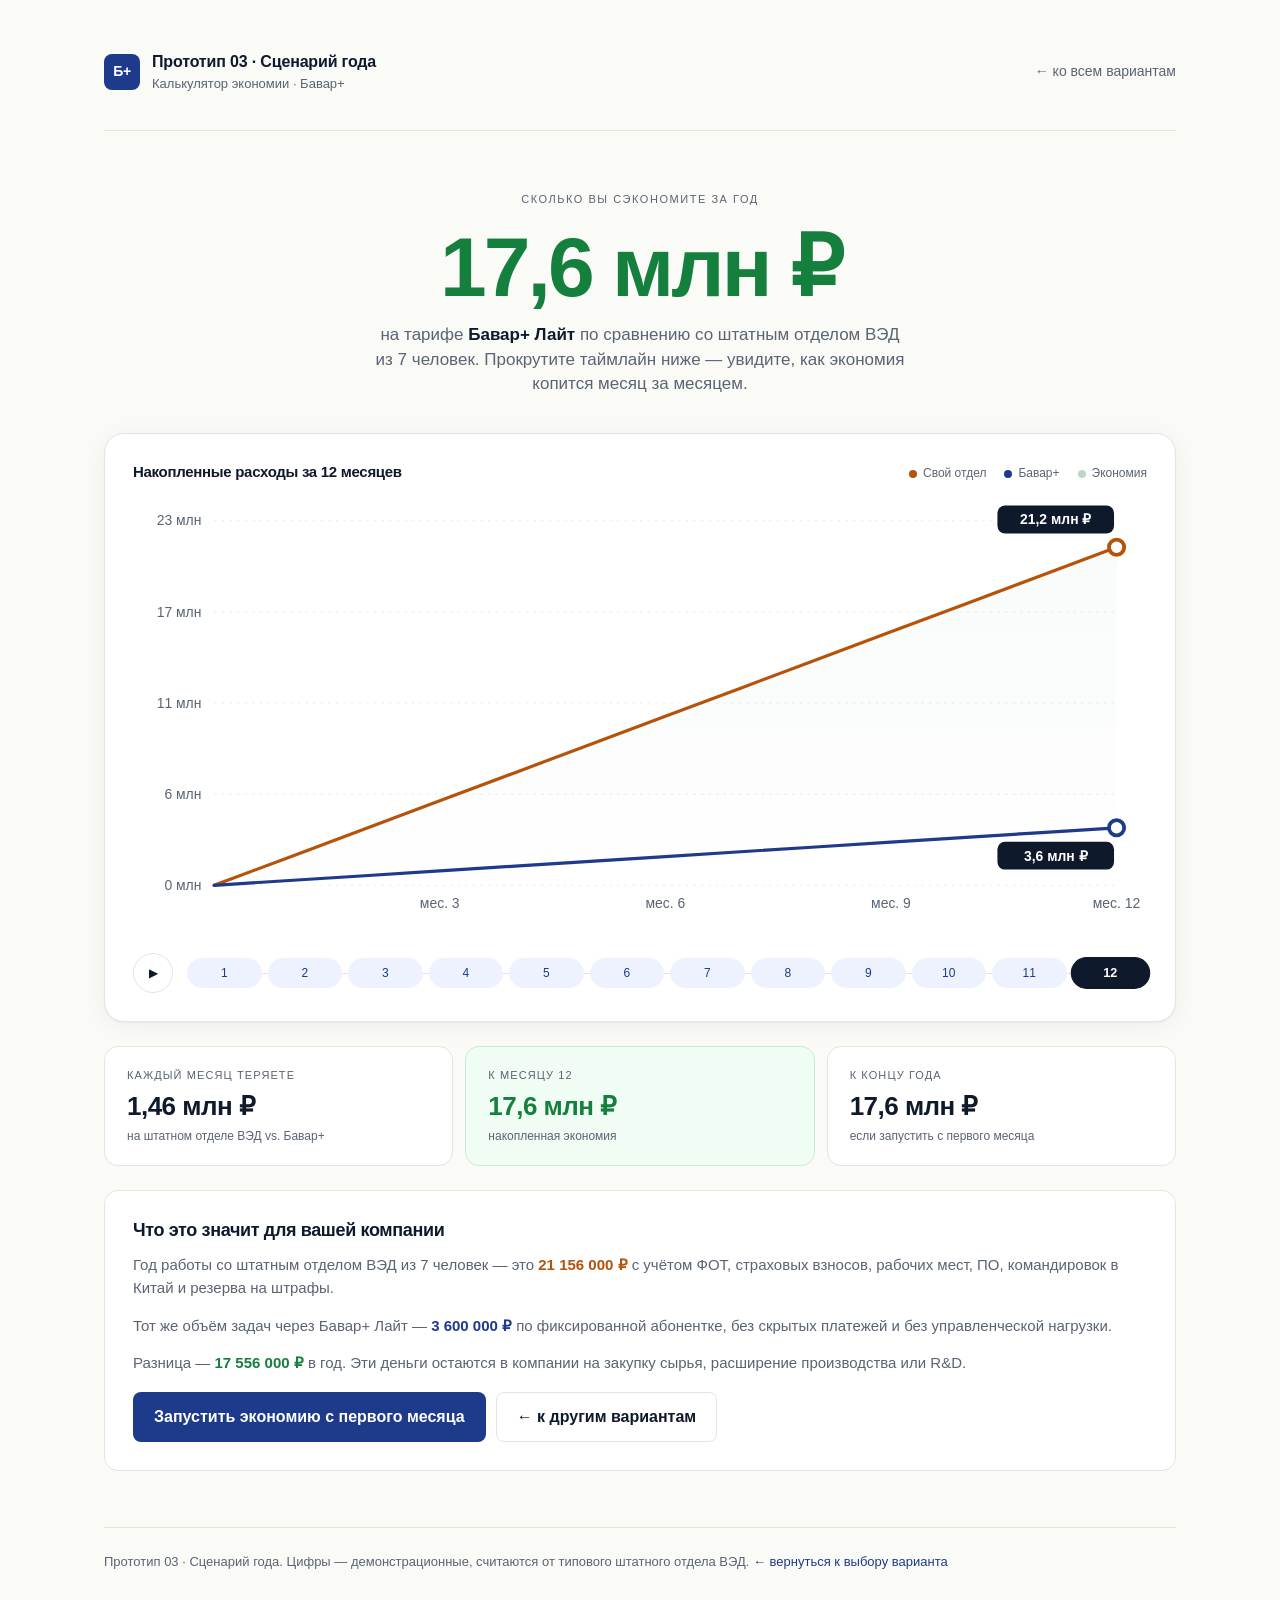
==== commit 19862941: "Drop prototype 4, replace 3 with polished year-scenario - Removed cost-tower prototype (didn't land " ====
--- a/prototype-3.html
+++ b/prototype-3.html
@@ -3,7 +3,7 @@
 <head>
 <meta charset="utf-8">
 <meta name="viewport" content="width=device-width, initial-scale=1">
-<title>03 · Башня расходов — Калькулятор Бавар+</title>
+<title>03 · Сценарий года — Калькулятор Бавар+</title>
 <link rel="stylesheet" href="assets/styles.css">
 </head>
 <body>
@@ -12,184 +12,291 @@
     <div class="brand">
       <div class="brand-mark">Б+</div>
       <div>
-        <div class="brand-name">Прототип 03 · Башня расходов</div>
+        <div class="brand-name">Прототип 03 · Сценарий года</div>
         <div class="brand-sub">Калькулятор экономии · Бавар+</div>
       </div>
     </div>
     <a class="nav-back" href="index.html">← ко всем вариантам</a>
   </header>
 
-  <section style="margin-bottom:24px">
-    <h1>Так выглядит ваш отдел ВЭД. И так — Бавар+</h1>
-    <p class="lead">Один блок — одна статья расходов в месяц. Высота блока пропорциональна сумме. Наведите на любой, чтобы прочитать описание.</p>
+  <section class="hero-block">
+    <div class="kicker">Сколько вы сэкономите за год</div>
+    <div class="hero-num" id="hero-num">— ₽</div>
+    <p class="hero-sub">
+      на тарифе <strong>Бавар+ Лайт</strong> по сравнению со штатным отделом ВЭД из 7 человек.
+      Прокрутите таймлайн ниже — увидите, как экономия копится месяц за месяцем.
+    </p>
   </section>
 
-  <div class="toggle-row" role="tablist">
-    <button data-period="month" class="active">В месяц</button>
-    <button data-period="year">В год</button>
+  <div class="chart-card">
+    <div class="chart-head">
+      <h3>Накопленные расходы за <span id="head-period">12 месяцев</span></h3>
+      <div class="legend-inline">
+        <span><span class="dotmark inhouse2"></span>Свой отдел</span>
+        <span><span class="dotmark bavar2"></span>Бавар+</span>
+        <span><span class="dotmark savings2"></span>Экономия</span>
+      </div>
+    </div>
+
+    <svg class="chart-svg" viewBox="0 0 800 340" preserveAspectRatio="xMidYMid meet" aria-label="График накопленных расходов">
+      <defs>
+        <linearGradient id="savings-grad" x1="0" y1="0" x2="0" y2="1">
+          <stop offset="0%" stop-color="#15803d" stop-opacity="0.22"/>
+          <stop offset="100%" stop-color="#15803d" stop-opacity="0.02"/>
+        </linearGradient>
+      </defs>
+      <g id="grid"></g>
+      <g id="y-labels"></g>
+      <g id="x-labels"></g>
+      <path id="area-savings" class="area-savings" d=""></path>
+      <path id="line-inhouse" class="line-inhouse" d=""></path>
+      <path id="line-bavar" class="line-bavar" d=""></path>
+      <circle id="dot-inhouse" class="active-dot" cx="0" cy="0" r="6" stroke="#b45309"></circle>
+      <circle id="dot-bavar" class="active-dot" cx="0" cy="0" r="6" stroke="#1e3a8a"></circle>
+      <g id="pill-inhouse" transform="translate(-100,-100)">
+        <rect class="pill" rx="6" ry="6" width="92" height="22" x="-46" y="-11"></rect>
+        <text class="pill-text" text-anchor="middle" dy=".35em" id="pill-inhouse-t">—</text>
+      </g>
+      <g id="pill-bavar" transform="translate(-100,-100)">
+        <rect class="pill" rx="6" ry="6" width="92" height="22" x="-46" y="-11" fill="#1e3a8a"></rect>
+        <text class="pill-text" text-anchor="middle" dy=".35em" id="pill-bavar-t">—</text>
+      </g>
+    </svg>
+
+    <div class="month-timeline">
+      <button class="play-btn" id="play-btn" aria-label="Запустить анимацию">▶</button>
+      <div class="months" id="months"></div>
+    </div>
   </div>
 
-  <div class="towers">
-    <div class="tower">
-      <div class="tower-head">
-        <div class="name">Свой отдел ВЭД</div>
-        <div class="sub">7 человек + накладные</div>
-      </div>
-      <div class="tower-stack" id="stack-inhouse"></div>
-      <div class="tower-foot">
-        <div class="label">Итого</div>
-        <div class="total cost" id="total-inhouse">—</div>
-      </div>
-    </div>
-
-    <div class="tower-vs">vs</div>
-
-    <div class="tower">
-      <div class="tower-head">
-        <div class="name">Бавар+ Лайт</div>
-        <div class="sub">Фиксированная абонентская плата</div>
-      </div>
-      <div class="tower-stack" id="stack-bavar"></div>
-      <div class="tower-foot">
-        <div class="label">Итого</div>
-        <div class="total bavar" id="total-bavar">—</div>
-      </div>
+  <div class="metrics-row">
+    <div class="metric">
+      <div class="label">Каждый месяц теряете</div>
+      <div class="value" id="m-monthly">—</div>
+      <div class="delta">на штатном отделе ВЭД vs. Бавар+</div>
+    </div>
+    <div class="metric savings">
+      <div class="label">К месяцу <span id="m-period-num">12</span></div>
+      <div class="value" id="m-period">—</div>
+      <div class="delta">накопленная экономия</div>
+    </div>
+    <div class="metric">
+      <div class="label">К концу года</div>
+      <div class="value" id="m-year">—</div>
+      <div class="delta">если запустить с первого месяца</div>
     </div>
   </div>
 
-  <div class="grid-2" style="margin-top:24px">
-    <div class="detail-card" id="detail">
-      <div class="title" id="detail-title">Наведите на любой блок</div>
-      <div class="meta" id="detail-meta">Узнаете, что входит в эту статью расходов и сколько она стоит компании</div>
-      <div id="detail-text" style="color:var(--text-muted)"></div>
-    </div>
-
-    <div class="panel">
-      <div style="font-size:13px; color:var(--text-muted); text-transform:uppercase; letter-spacing:.06em; margin-bottom:6px">Экономия</div>
-      <div style="font-size:36px; font-weight:600; font-variant-numeric:tabular-nums; color:var(--savings); line-height:1.1" id="savings-main">—</div>
-      <div style="color:var(--text-muted); margin-top:4px" id="savings-sub">в месяц по сравнению со штатным отделом</div>
-      <div style="margin-top:16px; padding-top:14px; border-top:1px solid var(--border); display:flex; gap:10px; flex-wrap:wrap">
-        <button class="btn">Получить точный расчёт</button>
-        <a class="btn ghost" href="index.html">← к другим вариантам</a>
-      </div>
+  <div class="narrative">
+    <h2>Что это значит для вашей компании</h2>
+    <p>
+      Год работы со штатным отделом ВЭД из 7 человек — это <strong style="color:var(--cost)" id="n-inhouse">—</strong>
+      с учётом ФОТ, страховых взносов, рабочих мест, ПО, командировок в Китай и резерва на штрафы.
+    </p>
+    <p>
+      Тот же объём задач через Бавар+ Лайт — <strong style="color:var(--accent)" id="n-bavar">—</strong>
+      по фиксированной абонентке, без скрытых платежей и без управленческой нагрузки.
+    </p>
+    <p>
+      Разница — <strong style="color:var(--savings)" id="n-savings">—</strong> в год.
+      Эти деньги остаются в компании на закупку сырья, расширение производства или R&D.
+    </p>
+    <div style="display:flex; gap:10px; flex-wrap:wrap; margin-top:18px">
+      <button class="btn">Запустить экономию с первого месяца</button>
+      <a class="btn ghost" href="index.html">← к другим вариантам</a>
     </div>
   </div>
 
   <footer class="footer">
-    Прототип 03 · Башня расходов. Цифры — демонстрационные, по типовому отделу ВЭД.
+    Прототип 03 · Сценарий года. Цифры — демонстрационные, считаются от типового штатного отдела ВЭД.
     <a href="index.html">← вернуться к выбору варианта</a>
   </footer>
 </div>
 
 <script src="assets/format.js"></script>
 <script>
-const INHOUSE_DESC = {
-  head:       'Руководитель направления ВЭД. Координирует команду, согласует контракты, отвечает за результат и риски.',
-  manager:    'Двое менеджеров ВЭД. Ведут поставщиков, оформляют контракты, контролируют отгрузки и претензии.',
-  logist:     'Логист. Согласовывает маршруты, выбирает экспедиторов, отвечает за сроки и сохранность груза.',
-  declarant:  'Декларант / таможенный брокер. Готовит декларации, ведёт оформление в ФТС, классификация ТНВЭД.',
-  lawyer:     'Юрист по ВЭД. Договоры, валютный контроль, споры, репатриация выручки, претензионная работа.',
-  translator: 'Переводчик-китаист. Переговоры с поставщиками, перевод документов, инспекции на фабриках.',
-  taxes:      'Страховые взносы — ≈30% от фонда оплаты труда. Закон считает их обязательной частью расходов на штат.',
-  office:     'Рабочие места и оборудование: ноутбуки, столы, лицензии Microsoft, мебель, расходники.',
-  software:   'ПО, телефония, CRM, ВЭД-сервисы (Альта-Софт, ТКС), интернет, связь с Китаем.',
-  travel:     'Командировки в Китай: визы, билеты, гостиницы, питание, переводчики на месте. По 2–4 поездки в год.',
-  risk:       'Резерв на риски: штрафы за ошибки в декларациях, простои на таможне, корректировки таможенной стоимости.',
-};
-const BAVAR_DESC = {
-  bavar: 'Фиксированная абонентская плата Бавар+ Лайт. Включает менеджера, контракты, логистику, растаможку, переводчика — всё в одном договоре, без скрытых платежей.',
-};
-
-const TARIFF = BAVAR_TARIFFS.light;
-const stackInhouse = document.getElementById('stack-inhouse');
-const stackBavar = document.getElementById('stack-bavar');
-const totalInhouseEl = document.getElementById('total-inhouse');
-const totalBavarEl = document.getElementById('total-bavar');
-const savingsMainEl = document.getElementById('savings-main');
-const savingsSubEl = document.getElementById('savings-sub');
-const detailTitle = document.getElementById('detail-title');
-const detailMeta = document.getElementById('detail-meta');
-const detailText = document.getElementById('detail-text');
-
-const enabledLines = INHOUSE_LINES.filter(l => l.default);
-const totalInhouse = enabledLines.reduce((s, l) => s + l.monthly, 0);
-const totalBavar = TARIFF.price;
-let period = 'month';
-
-function render() {
-  const mult = period === 'year' ? 12 : 1;
-  const totalInhouseScaled = totalInhouse * mult;
-
-  // each block height = proportional to its share of total inhouse
-  // total stack height: 380px for inhouse
-  const STACK_PX = 380;
-  stackInhouse.innerHTML = '';
-  enabledLines.forEach((l, idx) => {
-    const ratio = l.monthly / totalInhouse;
-    const h = Math.max(22, ratio * STACK_PX);
-    const tiny = h < 30;
-    const div = document.createElement('div');
-    div.className = 'block' + (tiny ? ' tiny' : '');
-    div.style.height = h + 'px';
-    div.style.animationDelay = (idx * 60) + 'ms';
-    div.dataset.key = l.id;
-    div.dataset.type = 'inhouse';
-    div.innerHTML = `<span class="b-name">${l.name}</span><span class="b-cost">${fmtRub(l.monthly * mult)}</span>`;
-    stackInhouse.appendChild(div);
+const INHOUSE_MONTHLY = INHOUSE_LINES.filter(l => l.default).reduce((s, l) => s + l.monthly, 0);
+const BAVAR_MONTHLY = BAVAR_TARIFFS.light.price;
+const MONTHLY_SAVINGS = INHOUSE_MONTHLY - BAVAR_MONTHLY;
+
+// SVG dimensions
+const W = 800, H = 340;
+const PAD = { left: 64, right: 24, top: 16, bottom: 36 };
+const PLOT_W = W - PAD.left - PAD.right;
+const PLOT_H = H - PAD.top - PAD.bottom;
+const MAX_Y = INHOUSE_MONTHLY * 12 * 1.08;
+
+const xOf = m => PAD.left + (m / 12) * PLOT_W;
+const yOf = v => PAD.top + PLOT_H - (v / MAX_Y) * PLOT_H;
+
+// Build static parts of the chart
+function buildChart() {
+  const grid = document.getElementById('grid');
+  const yLabels = document.getElementById('y-labels');
+  const xLabels = document.getElementById('x-labels');
+  grid.innerHTML = ''; yLabels.innerHTML = ''; xLabels.innerHTML = '';
+
+  for (let i = 0; i <= 4; i++) {
+    const v = (MAX_Y / 4) * i;
+    const y = yOf(v);
+    const l = document.createElementNS('http://www.w3.org/2000/svg','line');
+    l.setAttribute('class','grid-line');
+    l.setAttribute('x1', PAD.left); l.setAttribute('x2', W - PAD.right);
+    l.setAttribute('y1', y); l.setAttribute('y2', y);
+    grid.appendChild(l);
+    const t = document.createElementNS('http://www.w3.org/2000/svg','text');
+    t.setAttribute('class','axis-label');
+    t.setAttribute('x', PAD.left - 10); t.setAttribute('y', y + 4);
+    t.setAttribute('text-anchor','end');
+    t.textContent = (v / 1_000_000).toFixed(0) + ' млн';
+    yLabels.appendChild(t);
+  }
+  // X-axis: every 3rd month labelled
+  for (let m = 3; m <= 12; m += 3) {
+    const t = document.createElementNS('http://www.w3.org/2000/svg','text');
+    t.setAttribute('class','axis-label');
+    t.setAttribute('x', xOf(m)); t.setAttribute('y', H - PAD.bottom + 18);
+    t.setAttribute('text-anchor','middle');
+    t.textContent = 'мес. ' + m;
+    xLabels.appendChild(t);
+  }
+
+  // Lines (drawn over full 12-month range, don't change)
+  const points = [];
+  for (let m = 0; m <= 12; m++) {
+    points.push({ m, inhouse: m * INHOUSE_MONTHLY, bavar: m * BAVAR_MONTHLY });
+  }
+  const dInhouse = points.map((p,i) => (i?'L':'M') + xOf(p.m) + ' ' + yOf(p.inhouse)).join(' ');
+  const dBavar = points.map((p,i) => (i?'L':'M') + xOf(p.m) + ' ' + yOf(p.bavar)).join(' ');
+  document.getElementById('line-inhouse').setAttribute('d', dInhouse);
+  document.getElementById('line-bavar').setAttribute('d', dBavar);
+}
+
+function buildTimeline() {
+  const months = document.getElementById('months');
+  months.innerHTML = '';
+  for (let m = 1; m <= 12; m++) {
+    const b = document.createElement('button');
+    b.className = 'mdot';
+    b.dataset.month = m;
+    b.textContent = m;
+    b.addEventListener('click', () => setMonth(m));
+    months.appendChild(b);
+  }
+}
+
+// Smooth number ticker
+const numState = new Map();
+function tickNumber(el, target, formatter, dur) {
+  const from = numState.get(el) ?? target;
+  const start = performance.now();
+  const D = dur ?? 380;
+  function step(t) {
+    const p = Math.min(1, (t - start) / D);
+    const eased = 1 - Math.pow(1 - p, 3);
+    const cur = from + (target - from) * eased;
+    el.textContent = formatter(cur);
+    if (p < 1) requestAnimationFrame(step);
+  }
+  numState.set(el, target);
+  requestAnimationFrame(step);
+}
+
+function update(month) {
+  // Update timeline dots
+  document.querySelectorAll('.mdot').forEach(d => {
+    const m = +d.dataset.month;
+    d.classList.toggle('active', m === month);
+    d.classList.toggle('passed', m < month);
   });
 
-  // bavar block: scaled the same way (300k / total_inhouse * STACK_PX)
-  stackBavar.innerHTML = '';
-  const bavarH = Math.max(28, (totalBavar / totalInhouse) * STACK_PX);
-  const bavar = document.createElement('div');
-  bavar.className = 'block bavar';
-  bavar.style.height = bavarH + 'px';
-  bavar.dataset.key = 'bavar';
-  bavar.dataset.type = 'bavar';
-  bavar.innerHTML = `<span class="b-name">Бавар+ Лайт</span><span class="b-cost">${fmtRub(totalBavar * mult)}</span>`;
-  stackBavar.appendChild(bavar);
-
-  totalInhouseEl.textContent = fmtRub(totalInhouseScaled);
-  totalBavarEl.textContent = fmtRub(totalBavar * mult);
-  const savings = totalInhouse - totalBavar;
-  savingsMainEl.textContent = fmtRub(savings * mult);
-  savingsSubEl.textContent = period === 'year'
-    ? `в год — это +${fmtRub(savings * 12 / 12)} каждый месяц`
-    : `в месяц — это ${fmtRub(savings * 12)} в год`;
-
-  bindBlocks();
-}
-
-function bindBlocks() {
-  document.querySelectorAll('.block').forEach(b => {
-    b.addEventListener('mouseenter', () => showDetail(b));
-    b.addEventListener('click', () => showDetail(b));
-  });
-}
-
-function showDetail(b) {
-  document.querySelectorAll('.block').forEach(x => x.classList.remove('active'));
-  b.classList.add('active');
-  const key = b.dataset.key;
-  const type = b.dataset.type;
-  const desc = type === 'bavar' ? BAVAR_DESC[key] : INHOUSE_DESC[key];
-  const name = b.querySelector('.b-name').textContent;
-  const cost = b.querySelector('.b-cost').textContent;
-  detailTitle.textContent = name;
-  detailMeta.textContent = (type === 'bavar' ? 'Бавар+ · ' : 'Свой отдел · ') + cost + (period === 'year' ? ' в год' : ' в месяц');
-  detailText.textContent = desc;
-}
-
-document.querySelectorAll('.toggle-row button').forEach(b => {
-  b.addEventListener('click', () => {
-    document.querySelectorAll('.toggle-row button').forEach(x => x.classList.remove('active'));
-    b.classList.add('active');
-    period = b.dataset.period;
-    render();
-  });
+  // Area between curves up to month
+  const areaTop = [];
+  const areaBottom = [];
+  for (let m = 0; m <= month; m++) {
+    areaTop.push(xOf(m) + ' ' + yOf(m * INHOUSE_MONTHLY));
+    areaBottom.unshift(xOf(m) + ' ' + yOf(m * BAVAR_MONTHLY));
+  }
+  const areaPath = month > 0
+    ? 'M' + areaTop.join(' L') + ' L' + areaBottom.join(' L') + ' Z'
+    : '';
+  document.getElementById('area-savings').setAttribute('d', areaPath);
+
+  // Active dots and pills
+  const xm = xOf(month);
+  const yi = yOf(month * INHOUSE_MONTHLY);
+  const yb = yOf(month * BAVAR_MONTHLY);
+  const dotI = document.getElementById('dot-inhouse');
+  const dotB = document.getElementById('dot-bavar');
+  dotI.setAttribute('cx', xm); dotI.setAttribute('cy', yi);
+  dotB.setAttribute('cx', xm); dotB.setAttribute('cy', yb);
+
+  // Pills — clamp X so they don't overflow
+  const clampX = x => Math.max(PAD.left + 48, Math.min(W - PAD.right - 48, x));
+  const pillI = document.getElementById('pill-inhouse');
+  const pillB = document.getElementById('pill-bavar');
+  pillI.setAttribute('transform', `translate(${clampX(xm)},${yi - 22})`);
+  pillB.setAttribute('transform', `translate(${clampX(xm)},${yb + 22})`);
+  document.getElementById('pill-inhouse-t').textContent = fmtRubShort(month * INHOUSE_MONTHLY);
+  document.getElementById('pill-bavar-t').textContent = fmtRubShort(month * BAVAR_MONTHLY);
+
+  if (month === 0) {
+    pillI.setAttribute('transform', 'translate(-100,-100)');
+    pillB.setAttribute('transform', 'translate(-100,-100)');
+    dotI.setAttribute('cy', -100);
+    dotB.setAttribute('cy', -100);
+  }
+
+  // Numbers (tickered)
+  const heroEl = document.getElementById('hero-num');
+  const mPeriod = document.getElementById('m-period');
+  const mMonthly = document.getElementById('m-monthly');
+  const mYear = document.getElementById('m-year');
+
+  tickNumber(heroEl, MONTHLY_SAVINGS * 12, fmtRubShort);
+  tickNumber(mPeriod, MONTHLY_SAVINGS * month, fmtRubShort);
+  tickNumber(mMonthly, MONTHLY_SAVINGS, fmtRubShort);
+  tickNumber(mYear, MONTHLY_SAVINGS * 12, fmtRubShort);
+
+  document.getElementById('m-period-num').textContent = month;
+  document.getElementById('head-period').textContent = month + ' ' + plural(month, ['месяц','месяца','месяцев']);
+
+  document.getElementById('n-inhouse').textContent = fmtRub(INHOUSE_MONTHLY * 12);
+  document.getElementById('n-bavar').textContent = fmtRub(BAVAR_MONTHLY * 12);
+  document.getElementById('n-savings').textContent = fmtRub(MONTHLY_SAVINGS * 12);
+}
+
+let playTimer = null;
+let currentMonth = 12;
+function setMonth(m) {
+  currentMonth = m;
+  update(m);
+}
+
+document.getElementById('play-btn').addEventListener('click', () => {
+  if (playTimer) {
+    clearInterval(playTimer);
+    playTimer = null;
+    document.getElementById('play-btn').textContent = '▶';
+    return;
+  }
+  let m = 0;
+  setMonth(0);
+  document.getElementById('play-btn').textContent = '❚❚';
+  playTimer = setInterval(() => {
+    m += 1;
+    setMonth(m);
+    if (m >= 12) {
+      clearInterval(playTimer);
+      playTimer = null;
+      document.getElementById('play-btn').textContent = '▶';
+    }
+  }, 240);
 });
 
-render();
+buildChart();
+buildTimeline();
+setMonth(12);
 </script>
 </body>
 </html>
--- a/assets/styles.css
+++ b/assets/styles.css
@@ -601,3 +601,230 @@
 .chart-legend .dotmark.inhouse { background: var(--cost); }
 .chart-legend .dotmark.bavar { background: var(--accent); }
 .chart-legend .dotmark.savings { background: var(--savings); opacity: .35; }
+
+/* ---- Polished year-scenario v2 ---- */
+.hero-block {
+  text-align: center;
+  padding: 28px 0 36px;
+}
+.hero-block .kicker {
+  font-size: 11px;
+  letter-spacing: .14em;
+  text-transform: uppercase;
+  color: var(--text-muted);
+  margin-bottom: 18px;
+}
+.hero-block .hero-num {
+  font-size: clamp(44px, 8vw, 84px);
+  font-weight: 600;
+  letter-spacing: -.035em;
+  line-height: 1;
+  margin: 0 0 14px;
+  color: var(--savings);
+  font-variant-numeric: tabular-nums;
+}
+.hero-block .hero-sub {
+  font-size: 17px;
+  color: var(--text-muted);
+  max-width: 540px;
+  margin: 0 auto;
+  line-height: 1.45;
+}
+.hero-block .hero-sub strong { color: var(--text); font-weight: 600; }
+
+.chart-card {
+  background: var(--surface);
+  border: 1px solid var(--border);
+  border-radius: 20px;
+  padding: 28px;
+  box-shadow: var(--shadow);
+}
+
+.chart-card .chart-head {
+  display: flex;
+  align-items: baseline;
+  justify-content: space-between;
+  margin-bottom: 18px;
+  flex-wrap: wrap;
+  gap: 12px;
+}
+.chart-card .chart-head h3 { margin: 0; font-size: 15px; font-weight: 600; }
+.chart-card .chart-head .legend-inline {
+  display: flex;
+  gap: 18px;
+  font-size: 12px;
+  color: var(--text-muted);
+}
+.chart-card .chart-head .legend-inline .dotmark {
+  display: inline-block;
+  width: 8px; height: 8px;
+  border-radius: 50%;
+  vertical-align: middle;
+  margin-right: 6px;
+}
+.dotmark.inhouse2 { background: var(--cost); }
+.dotmark.bavar2   { background: var(--accent); }
+.dotmark.savings2 { background: var(--savings); opacity: .3; }
+
+.month-timeline {
+  margin-top: 22px;
+  display: flex;
+  align-items: center;
+  gap: 14px;
+}
+.month-timeline .play-btn {
+  width: 40px; height: 40px;
+  border-radius: 50%;
+  border: 1px solid var(--border);
+  background: var(--surface);
+  display: grid;
+  place-items: center;
+  cursor: pointer;
+  font-size: 12px;
+  color: var(--text);
+  flex-shrink: 0;
+  transition: all .15s ease;
+  padding: 0;
+}
+.month-timeline .play-btn:hover {
+  background: var(--accent);
+  border-color: var(--accent);
+  color: #fff;
+}
+.month-timeline .months {
+  flex: 1;
+  display: grid;
+  grid-template-columns: repeat(12, 1fr);
+  gap: 6px;
+  position: relative;
+}
+.month-timeline .months::before {
+  content: '';
+  position: absolute;
+  left: 14px; right: 14px; top: 50%;
+  height: 1px;
+  background: var(--border);
+  z-index: 0;
+}
+.mdot {
+  position: relative;
+  z-index: 1;
+  background: var(--surface);
+  border: 1px solid var(--border);
+  border-radius: 999px;
+  height: 30px;
+  font-size: 12px;
+  color: var(--text-muted);
+  font-variant-numeric: tabular-nums;
+  cursor: pointer;
+  transition: all .15s ease;
+  padding: 0;
+  font-family: inherit;
+}
+.mdot:hover { border-color: var(--accent); color: var(--text); }
+.mdot.passed {
+  background: var(--accent-soft);
+  border-color: var(--accent-soft);
+  color: var(--accent);
+}
+.mdot.active {
+  background: var(--text);
+  color: #fff;
+  border-color: var(--text);
+  font-weight: 600;
+  transform: scale(1.06);
+}
+
+.metrics-row {
+  display: grid;
+  grid-template-columns: repeat(3, 1fr);
+  gap: 12px;
+  margin: 24px 0;
+}
+@media (max-width: 720px) {
+  .metrics-row { grid-template-columns: 1fr; }
+}
+.metric {
+  background: var(--surface);
+  border: 1px solid var(--border);
+  border-radius: 14px;
+  padding: 20px 22px;
+}
+.metric .label {
+  font-size: 11px;
+  text-transform: uppercase;
+  letter-spacing: .1em;
+  color: var(--text-muted);
+  margin-bottom: 10px;
+}
+.metric .value {
+  font-size: 26px;
+  font-weight: 600;
+  letter-spacing: -.02em;
+  font-variant-numeric: tabular-nums;
+  color: var(--text);
+  line-height: 1.05;
+}
+.metric.savings {
+  background: var(--savings-soft);
+  border-color: #c7ebcf;
+}
+.metric.savings .value { color: var(--savings); }
+.metric .delta {
+  font-size: 12px;
+  color: var(--text-muted);
+  margin-top: 6px;
+}
+
+.narrative {
+  background: var(--surface);
+  border: 1px solid var(--border);
+  border-radius: 14px;
+  padding: 28px;
+  margin-top: 16px;
+}
+.narrative h2 { font-size: 18px; margin-bottom: 12px; }
+.narrative p { font-size: 15px; color: var(--text-muted); margin-bottom: 14px; line-height: 1.55; }
+.narrative p strong { color: var(--text); font-weight: 600; }
+
+.chart-card .area-savings { fill: url(#savings-grad); }
+.chart-card .line-inhouse {
+  fill: none;
+  stroke: var(--cost);
+  stroke-width: 2.5;
+  stroke-linecap: round;
+  stroke-linejoin: round;
+}
+.chart-card .line-bavar {
+  fill: none;
+  stroke: var(--accent);
+  stroke-width: 2.5;
+  stroke-linecap: round;
+  stroke-linejoin: round;
+}
+.chart-card .grid-line {
+  stroke: var(--border);
+  stroke-width: 1;
+  stroke-dasharray: 2 4;
+  opacity: .55;
+}
+.chart-card .axis-label {
+  fill: var(--text-muted);
+  font-size: 11px;
+  font-family: var(--font);
+  font-variant-numeric: tabular-nums;
+}
+.chart-card .active-dot {
+  stroke-width: 3;
+  fill: #fff;
+}
+.chart-card .pill {
+  fill: var(--text);
+}
+.chart-card .pill-text {
+  fill: #fff;
+  font-family: var(--font);
+  font-size: 11px;
+  font-weight: 600;
+  font-variant-numeric: tabular-nums;
+}
